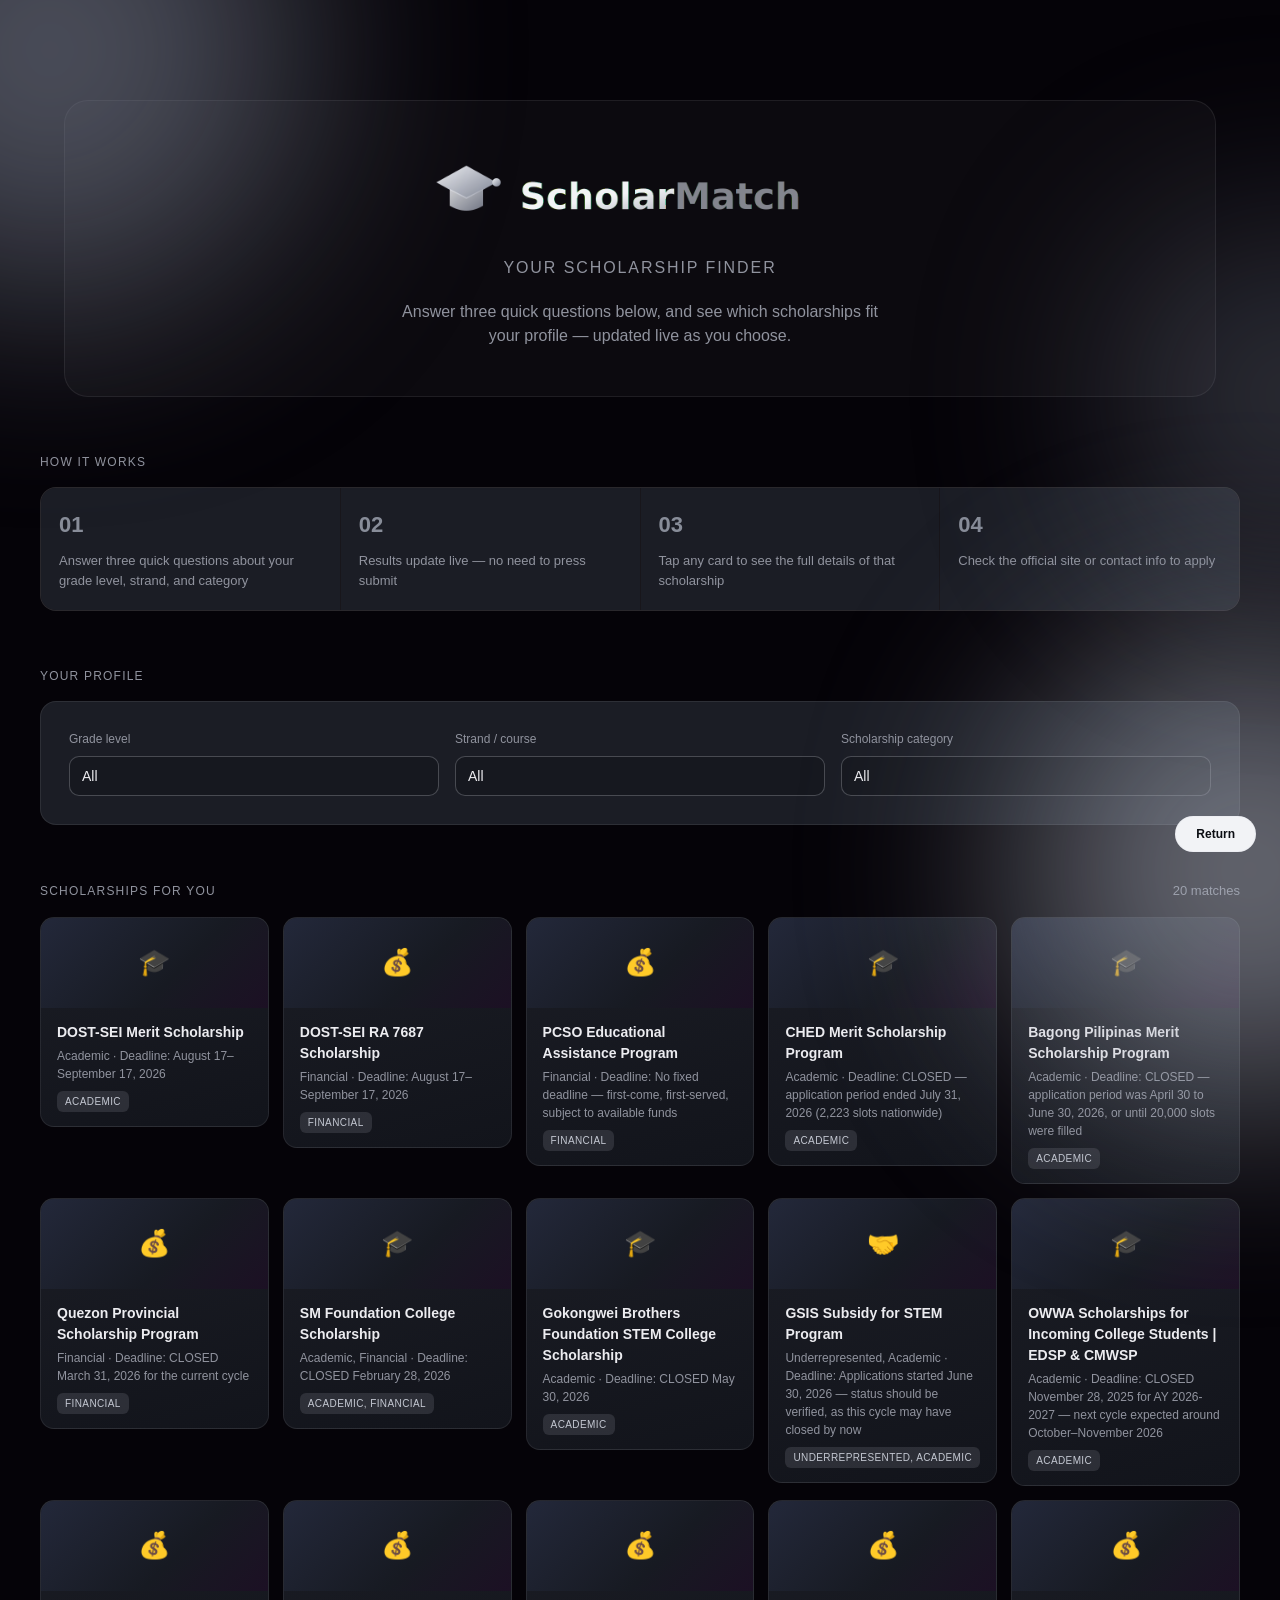
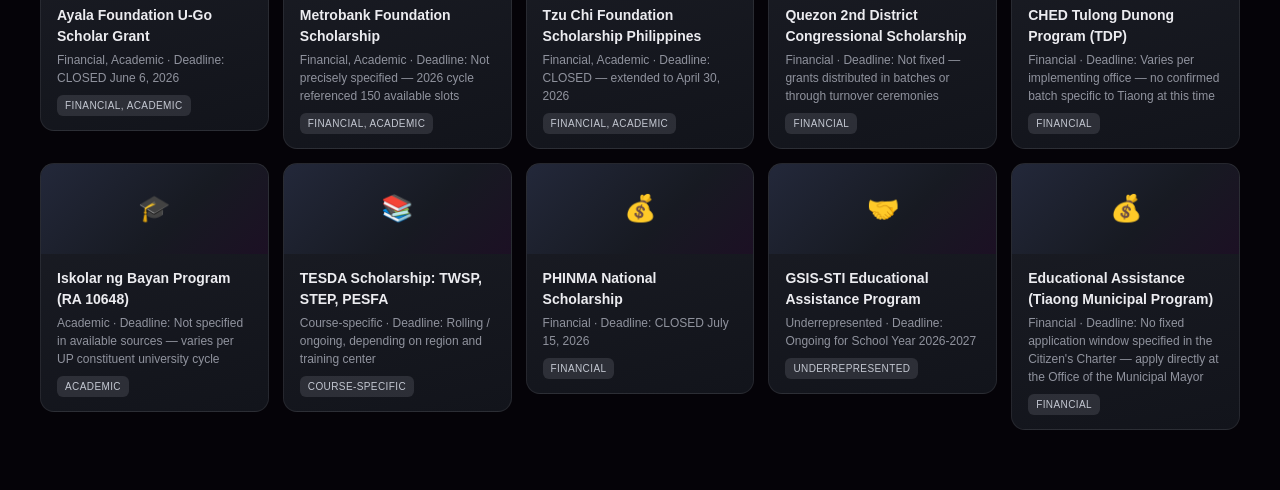
==== scholarship.html @ e4ecc6b8 "Add files via upload" ====
<!DOCTYPE html>
<html lang="en">
<head>
<meta charset="UTF-8">
<meta name="viewport" content="width=device-width, initial-scale=1.0">
<title>Scholarship Matching Platform — Tiaong, Quezon</title>
<link rel="stylesheet" href="stylesheet.css">
<link rel="icon" type="image/svg+xml" href="favicon.svg">
</head>
<body>

<div class="glow-orb glow-1"></div>
<div class="glow-orb glow-2"></div>
<div class="glow-orb glow-3"></div>

<section class="hero">
    <div class="hero-illustration"></div>
    <img src="logo_full.png" alt="ScholarMatch" style="margin-bottom:0px; height: 100px;">
    <p class="eyebrow" style="margin-bottom: 20px;">Your scholarship finder</p>
    <p>Answer three quick questions below, and see which scholarships fit your profile 
      — updated live as you choose.</p>
      </section>

       <p class="section-label">How it works</p>
  <div class="steps">
    <div class="step"><div class="step-num">01</div><p>Answer three quick questions about your grade level, strand, and category</p></div>
    <div class="step"><div class="step-num">02</div><p>Results update live — no need to press submit</p></div>
    <div class="step"><div class="step-num">03</div><p>	Tap any card to see the full details of that scholarship</p></div>
    <div class="step"><div class="step-num">04</div><p>Check the official site or contact info to apply</p></div>
  </div>

<div class="page-frame">
    <p class="section-label">Your profile</p>
  <div class="form-card">
    <div class="form-grid">
      <div class="field">
        <label for="gradeLevel">Grade level</label>
        <select id="gradeLevel">
          <option value="all">All</option>
          <option value="grade11">Grade 11</option>
          <option value="grade12">Grade 12</option>
          <option value="college">College</option>
        </select>
      </div>
      <div class="field">
        <label for="strand">Strand / course</label>
        <select id="strand">
          <option value="all">All</option>
          <option value="STEM">STEM</option>
          <option value="ABM">ABM</option>
          <option value="HUMSS">HUMSS</option>
          <option value="GAS">GAS</option>
          <option value="TVL">TVL</option>
          <option value="any">Any / open</option>
        </select>
      </div>
      <div class="field">
        <label for="category">Scholarship category</label>
        <select id="category">
          <option value="all">All</option>
          <option value="Academic">Academic / merit-based</option>
          <option value="Financial">Financial need-based</option>
          <option value="Athletic">Athletic / talent-based</option>
          <option value="Course-specific">Course-specific</option>
          <option value="Underrepresented">Underrepresented groups</option>
        </select>
      </div>
    </div>
  </div>

  <div class="results-header">
    <p class="section-label" style="margin-bottom:0">Scholarships for you</p>
    <span class="results-count" id="resultsCount"></span>
  </div>
  <div class="cards" id="cardsContainer"></div>


</div>

<div class="modal-backdrop" id="modalBackdrop">
  <div class="modal-box">
    <div class="modal-header">
      <div>
        <div class="modal-title" id="modalTitle"></div>
        <div class="modal-meta" id="modalMeta"></div>
      </div>
      <button class="modal-close" id="modalClose">&#10005;</button>
    </div>
    <div class="modal-body" id="modalBody"></div>
  </div>
</div>

<script src="scholarships.js"></script>
<script src="script.js"></script>
</body>
<div class="return-btn">
    <a href="home.html"><button class="active">Return</button></a>
  </div>
</html>
---- stylesheet.css ----
:root {
    --bg: #0d0e12;
    --bg-2: #16181f;
    --card: #1b1d25;
    --card-hover: #21232c;
    --border: rgba(255,255,255,0.08);
    --border-strong: rgba(220,224,232,0.25);
    --silver-1: #f2f3f6;
    --silver-2: #c4c8d2;
    --silver-3: #888d99;
    --text: #ececf0;
    --text-muted: #90939e;
    --accent: #c4c8d2;
    --accent-dim: rgba(196,200,210,0.14);
    --glow-1: #7a8091;
    --glow-2: #a8adba;
    background:
      radial-gradient(ellipse 500px 400px at 10% 0%, rgba(168,173,186,0.3), transparent 60%),
      radial-gradient(ellipse 500px 400px at 100% 30%, rgba(196,200,210,0.22), transparent 60%),
      radial-gradient(ellipse 400px 350px at 20% 100%, rgba(122,128,145,0.2), transparent 60%),
      linear-gradient(180deg, #191b22 0%, #0e0f14 100%);
  }

  * { box-sizing: border-box; margin: 0; padding: 0; }

  body {
    background: #050308;
    color: var(--text);
    font-family: -apple-system, "Segoe UI", Roboto, Arial, sans-serif;
    line-height: 1.5;
    overflow-x: hidden;
    min-height: 100vh;
    padding: 60px 40px;
  }

  .glow-orb {
    position: fixed;
    border-radius: 50%;
    filter: blur(110px);
    opacity: 0.6;
    pointer-events: none;
    z-index: 0;
  }
  .glow-1 { width: 500px; height: 500px; background: var(--glow-1); top: -200px; left: -200px; }
  .glow-2 { width: 460px; height: 460px; background: var(--glow-2); bottom: -200px; right: -200px; }
  .glow-3 { width: 340px; height: 340px; background: var(--glow-1); top: 25%; right: -180px; opacity: 0.4; }

  /**.page-frame {
    position: relative;
    z-index: 1;
    max-width: 1000px;
    margin: 0 auto;
    background:
      radial-gradient(ellipse 500px 400px at 10% 0%, rgba(168,173,186,0.3), transparent 60%),
      radial-gradient(ellipse 500px 400px at 100% 30%, rgba(196,200,210,0.22), transparent 60%),
      radial-gradient(ellipse 400px 350px at 20% 100%, rgba(122,128,145,0.2), transparent 60%),
      linear-gradient(180deg, #191b22 0%, #0e0f14 100%);
    border: 1px solid rgba(255,255,255,0.07);
    border-radius: 32px;
    overflow: hidden;
    box-shadow: 0 0 140px rgba(168,173,186,0.25), 0 0 90px rgba(196,200,210,0.15);
  }**/

  header {
    position: sticky;
    top: 0;
    z-index: 20;
    background: rgba(20,16,31,0.6);
    backdrop-filter: blur(12px);
    margin: 16px 16px 0;
    border: 1px solid rgba(255,255,255,0.08);
    border-radius: 999px;
    padding: 12px 20px;
    display: flex;
    justify-content: space-between;
    align-items: center;
  }

  .brand {
    font-size: 15px;
    font-weight: 600;
    letter-spacing: 0.02em;
    background: linear-gradient(135deg, var(--silver-1), var(--silver-3));
    -webkit-background-clip: text;
    background-clip: text;
    color: transparent;
  }

  .logo {
    object-fit: center;
  }

  /*.lang-toggle {
    display: flex;
    border: 1px solid var(--border-strong);
    border-radius: 20px;
    overflow: hidden;
    font-size: 12px;
  }*/
  .lang-toggle button {
    border-radius: 20px;
    font-size: 12px;
    object-position: center;
    overflow: hidden;
    background: none;
    border: none;
    color: var(--text-muted);
    padding: 10px 20px;
    cursor: pointer;
    font-family: inherit;
    margin-top: 24px;
  }
  .lang-toggle button.active {
    background: linear-gradient(135deg, var(--silver-1), var(--silver-3));
    color: #0b0d12;
    font-weight: 600;
  }
.lang-toggle button:hover {
    background: transparent;
    border: 1px solid var(--border-strong);
    color: var(--text);
    box-shadow: 0 2px 12px rgba(196,200,210,0.3);
    font-weight: 600;
  }

  .return-btn {
    text-align: right;
    margin-top: 24px;
    color: black;
    position: fixed;
    bottom: 24px; 
    right: 24px;
}
  .return-btn button {
    color: black;
    border-radius: 20px;
    font-size: 12px;
    object-position: center;
    text-align: center;
    margin: 24px auto;
    justify-content: center;
    overflow: hidden;
    background: none;
    border: none;
    padding: 10px 20px;
    cursor: pointer;
    font-family: inherit;
  }
  .return-btn button.active {
    background: var(--silver-1);
    color: #0b0d12;
    border: 1px solid var(--border-strong);
    font-weight: 600;
  }
  .return-btn button:hover {
    background: rgba(168,173,186,0.18);
    border-color: var(--silver-1);
    color: var(--silver-1);
    box-shadow: 0 0 24px rgba(196,200,210,0.5);
    font-weight: 600;
}

  /*main {
    position: relative;
    z-index: 1;
    max-width: 900px;
    margin: 0 auto;
    padding: 20px 24px 60px;
  }*/

  .hero, .intro {
    text-align: center;
    margin: 40px 24px 56px;
    padding: 48px 24px;
    border-radius: 24px;
    background: rgba(255,255,255,0.03);
    border: 1px solid rgba(255,255,255,0.08);
  }

  .cta {
    display: inline-block;
    margin-top: 24px;
    padding: 12px 28px;
    border-radius: 999px;
    background: linear-gradient(135deg, var(--glow-1), var(--glow-2));
    color: #fff;
    font-size: 14px;
    font-weight: 500;
    border: none;
    box-shadow: 0 4px 20px rgba(168,85,201,0.4);
  }

  .eyebrow {
    font-size: 23px;
    font-weight: 100px;
    letter-spacing: 0.12em;
    text-transform: uppercase;
    color: var(--silver-2);
    margin-bottom: 10px;
    margin-top: 40px;
    object-position: left;
  }

  h1 {
    font-size: clamp(32px, 5vw, 48px);
    font-weight: 600;
    line-height: 1.1;
    letter-spacing: -0.02em;
    background: linear-gradient(180deg, var(--silver-1) 0%, var(--silver-3) 100%);
    -webkit-background-clip: text;
    background-clip: text;
    color: transparent;
    margin-bottom: 16px;
  }

  .hero p {
    color: var(--text-muted);
    font-size: 16px;
    max-width: 480px;
    margin: 0 auto;
  }

  .stats {
    display: flex;
    justify-content: center;
    gap: 40px;
    margin-top: 36px;
    padding-top: 28px;
    border-top: 1px solid var(--border);
  }
  .stat-num {
    font-size: 24px;
    font-weight: 600;
    background: linear-gradient(135deg, var(--silver-1), var(--silver-3));
    -webkit-background-clip: text;
    background-clip: text;
    color: transparent;
  }
  .stat-label { font-size: 12px; color: var(--text-muted); margin-top: 2px; }

  .section-label {
    font-size: 12px;
    letter-spacing: 0.1em;
    text-transform: uppercase;
    color: var(--text-muted);
    margin-bottom: 16px;
  }

  .steps {
    display: grid;
    grid-template-columns: repeat(4, 1fr);
    gap: 1px;
    background: var(--border);
    border-radius: 16px;
    overflow: hidden;
    margin-bottom: 56px;
    border: 1px solid var(--border);
  }
  .step {
    background: var(--card);
    padding: 20px 18px;
  }
  .step-num {
    font-size: 22px;
    font-weight: 600;
    color: var(--silver-3);
    margin-bottom: 10px;
  }
  .step p { font-size: 13px; color: var(--text-muted); }

  .form-card {
    background: var(--card);
    border: 1px solid var(--border);
    border-radius: 16px;
    padding: 28px;
    margin-bottom: 56px;
  }

  .form-grid {
    display: grid;
    grid-template-columns: repeat(auto-fit, minmax(180px, 1fr));
    gap: 16px;
  }

  .field label {
    display: block;
    font-size: 12px;
    color: var(--text-muted);
    margin-bottom: 8px;
  }

  select {
    width: 100%;
    background: var(--bg-2);
    border: 1px solid var(--border-strong);
    color: var(--text);
    padding: 11px 12px;
    border-radius: 10px;
    font-size: 14px;
    font-family: inherit;
    appearance: none;
    cursor: pointer;
  }
  select:focus { outline: none; border-color: var(--accent); }

  .results-header {
    display: flex;
    justify-content: space-between;
    align-items: baseline;
    margin-bottom: 16px;
  }
  .results-count { font-size: 13px; color: var(--text-muted); }

  .cards {
    display: grid;
    grid-template-columns: repeat(auto-fill, minmax(220px, 1fr));
    gap: 14px;
    align-items: start;
  }

  .card {
    background: linear-gradient(165deg, var(--card) 0%, #12141b 100%);
    border: 1px solid var(--border);
    border-radius: 14px;
    overflow: hidden;
    cursor: pointer;
    transition: border-color 0.15s ease, transform 0.15s ease, box-shadow 0.15s ease;
    align-self: start;
  }
  .card:hover {
    border-color: var(--border-strong);
    transform: translateY(-2px);
    box-shadow: 0 8px 24px rgba(0,0,0,0.35);
  }

  .card-visual {
    height: 90px;
    background: linear-gradient(135deg, #23283a 0%, #171a22 60%, #1c1024 100%);
    display: flex;
    align-items: center;
    justify-content: center;
    font-size: 26px;
    color: var(--silver-2);
  }

  .card-body { padding: 14px 16px; }
  .card-name { font-size: 14px; font-weight: 600; margin-bottom: 4px; }
  .card-meta { font-size: 12px; color: var(--text-muted); }

  .card-badge {
    display: inline-block;
    font-size: 10px;
    letter-spacing: 0.04em;
    text-transform: uppercase;
    background: var(--accent-dim);
    color: var(--accent);
    padding: 3px 8px;
    border-radius: 6px;
    margin-top: 8px;
  }
  /*.card-detail {
    display: none;
    border-top: 1px solid var(--border);
    padding: 14px 16px;
    font-size: 13px;
  }
  .card-detail.open { display: block; }
  .detail-row {
    display: flex;
    justify-content: space-between;
    gap: 12px;
    padding: 6px 0;
    border-bottom: 1px solid var(--border);
  }
  .detail-row:last-child { border-bottom: none; }
  .detail-row span:first-child { color: var(--text-muted); flex-shrink: 0; }
  .detail-row span:last-child { text-align: right; }*/
  .modal-backdrop {
  display: none;
  position: fixed;
  inset: 0;
  background: rgba(5,3,8,0.65);
  backdrop-filter: blur(8px);
  z-index: 100;
  align-items: flex-start;
  justify-content: center;
  padding: 90px 20px;
}
.modal-backdrop.open { display: flex; }
.modal-box {
  background: #14161e;
  border: 1px solid var(--border-strong);
  border-radius: 18px;
  max-width: 900px;
  width: 100%;
  max-height: 75vh;
  overflow-y: auto;
}
.modal-header {
  display: flex;
  justify-content: space-between;
  padding: 22px 24px 16px;
  border-bottom: 1px solid var(--border);
}
.modal-title { font-size: 18px; font-weight: 600; }
.modal-meta { font-size: 13px; color: var(--text-muted); }
.modal-close {
  background: var(--bg-2);
  border: 1px solid var(--border-strong);
  color: var(--text-muted);
  width: 28px; height: 28px;
  border-radius: 8px;
  cursor: pointer;
}
.modal-body { padding: 16px 24px 24px; }
.modal-row {
  display: flex;
  justify-content: space-between;
  gap: 16px;
  padding: 12px 0;
  border-bottom: 1px solid var(--border);
  font-size: 13px;
}
.modal-row span:first-child {
  display: block;
  color: var(--text-muted);
  font-size: 11px;
  text-transform: uppercase;
  letter-spacing: 0.04em;
  margin-bottom: 4px;
}
.modal-row span:last-child {
  display: block;
  line-height: 1.5;
}
  .empty-state {
    text-align: center;
    padding: 40px 20px;
    color: var(--text-muted);
    font-size: 14px;
  }

  @media (max-width: 640px) {
    .steps { grid-template-columns: repeat(2, 1fr); }
  }

  .intro-title {
  font-size: 36px;
  font-weight: 600;
  text-align: center;
  margin-bottom: 20px;
  background: linear-gradient(180deg, var(--silver-1) 0%, var(--silver-3) 100%);
  -webkit-background-clip: text;
  background-clip: text;
  -webkit-text-fill-color: transparent;
  color: transparent;
}

.intro-body {
  font-size: 15px;
  line-height: 1.7;
  color: var(--text-muted);
  max-width: 1000px;
  margin: 0 auto;
  text-align: left;
}

.step-block {
  max-width: 1100px;
  margin: 40px auto 0;
  padding-top: 28px;
  border-top: 1px solid var(--border);
  text-align: left;
  margin-left: 50px;
}

.step-title {
  font-size: 13px;
  font-weight: 600;
  letter-spacing: 0.08em;
  text-transform: uppercase;
  color: var(--silver-2);
  margin-bottom: 10px;
}

.step-desc {
  font-size: 14px;
  line-height: 1.6;
  color: var(--text-muted);
}

.step-list {
  list-style: none;
  margin-top: 12px;
}

.step-list li {
  position: relative;
  padding-left: 20px;
  margin-bottom: 10px;
  font-size: 14px;
  color: var(--text-muted);
  line-height: 1.5;
}

.step-list li::before {
  content: "";
  position: absolute;
  left: 0;
  top: 8px;
  width: 6px;
  height: 6px;
  border-radius: 50%;
  background: var(--silver-2);
}

.step-list li strong {
  color: var(--text);
  font-weight: 600;
}

.step-table {
  width: 100%;
  border-collapse: collapse;
  margin-top: 16px;
  font-size: 13px;
}

.step-table th {
  text-align: left;
  padding: 10px 12px;
  color: var(--silver-2);
  font-size: 11px;
  letter-spacing: 0.06em;
  text-transform: uppercase;
  border-bottom: 1px solid var(--border-strong);
}

.step-table td {
  padding: 10px 12px;
  color: var(--text-muted);
  border-bottom: 1px solid var(--border);
}

.step-table tr:last-child td {
  border-bottom: none;
}
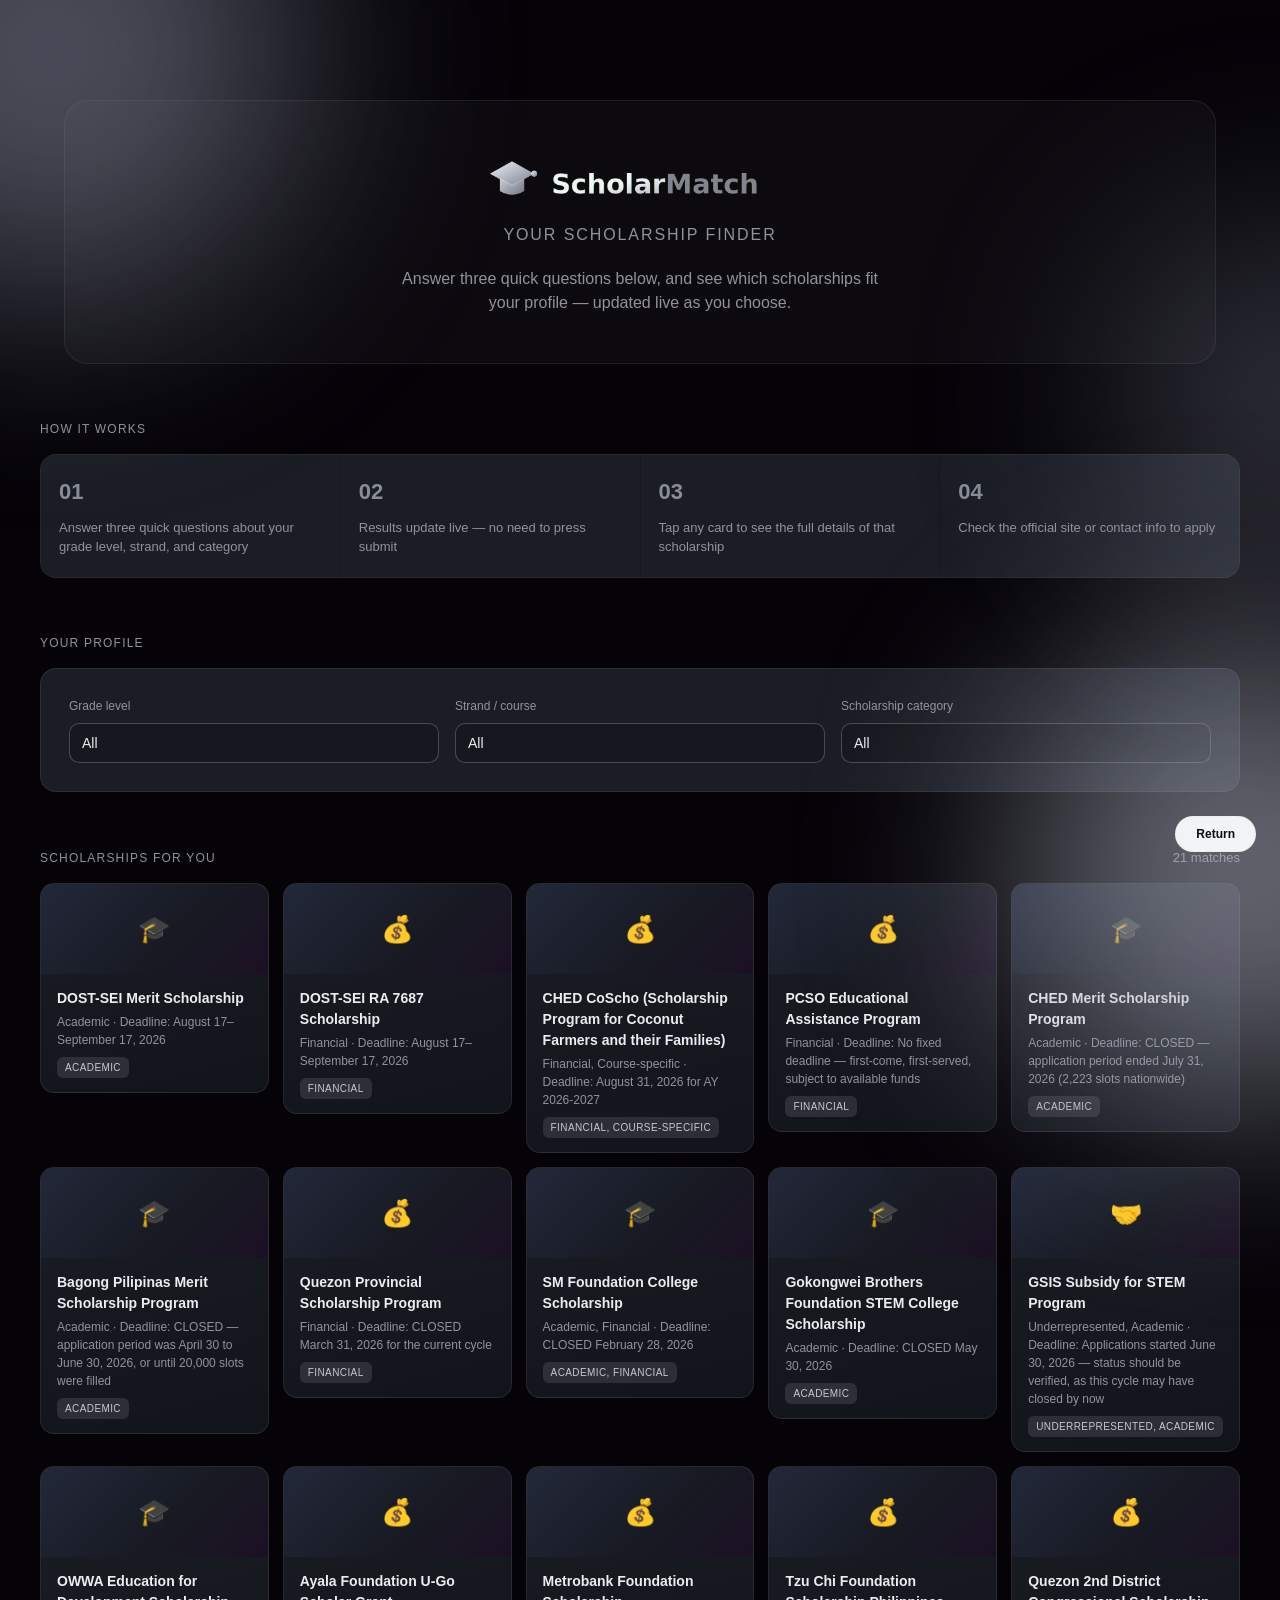
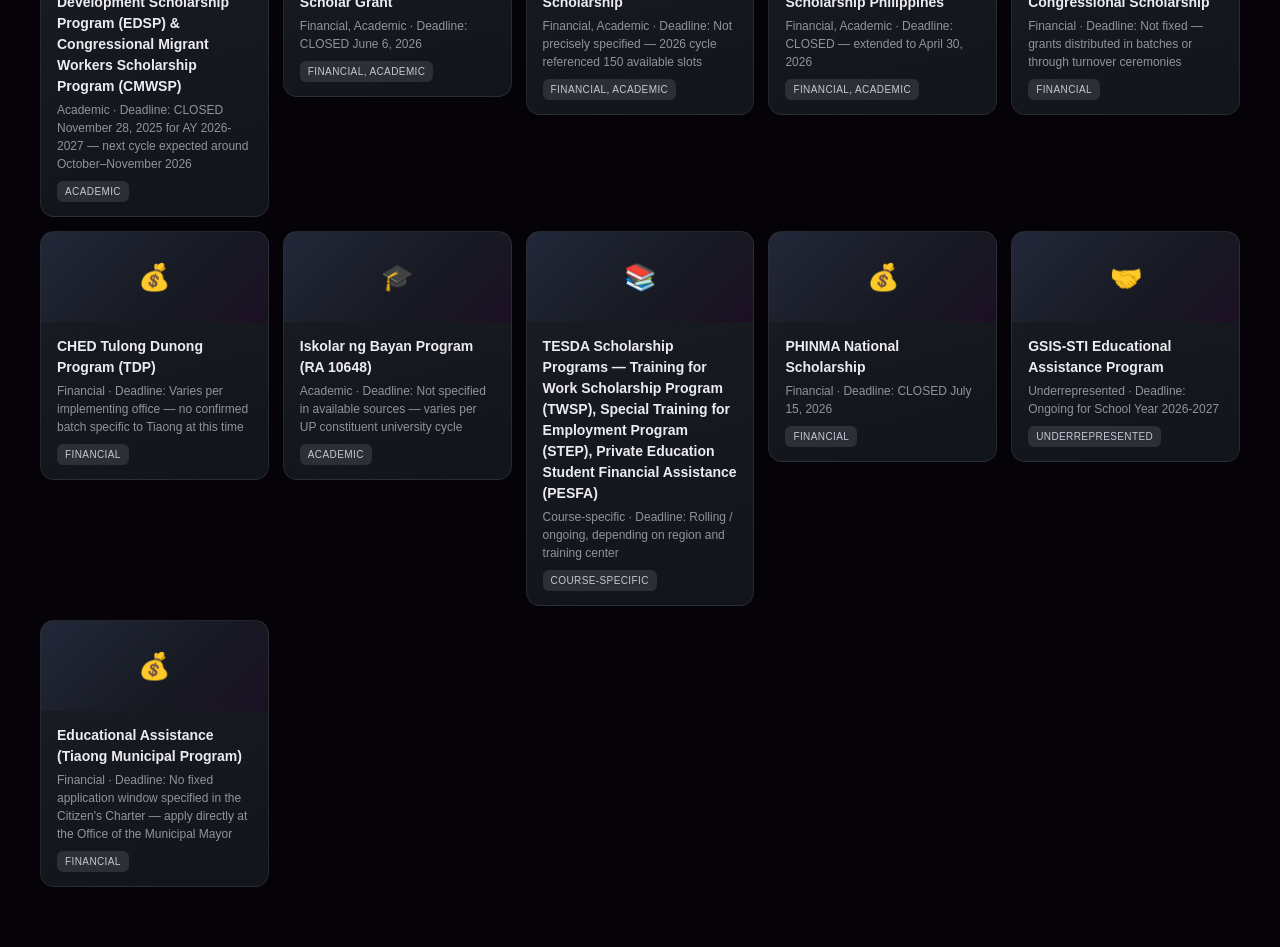
==== commit ea192fa8: "Add files via upload" ====
--- a/scholarship.html
+++ b/scholarship.html
@@ -15,8 +15,7 @@
 
 <section class="hero">
     <div class="hero-illustration"></div>
-    <img src="logo_full.png" alt="ScholarMatch" style="margin-bottom:0px; height: 100px;">
-    <p class="eyebrow" style="margin-bottom: 20px;">Your scholarship finder</p>
+    <img src="logo_full.png" alt="ScholarMatch" class="site-logo">    <p class="eyebrow" style="margin-bottom: 20px;">Your scholarship finder</p>
     <p>Answer three quick questions below, and see which scholarships fit your profile 
       — updated live as you choose.</p>
       </section>
@@ -94,6 +93,6 @@
 <script src="script.js"></script>
 </body>
 <div class="return-btn">
-    <a href="home.html"><button class="active">Return</button></a>
+    <a href="index.html"><button class="active">Return</button></a>
   </div>
 </html>
--- a/stylesheet.css
+++ b/stylesheet.css
@@ -86,8 +86,21 @@
     color: transparent;
   }
 
-  .logo {
+    .logo {
     object-fit: center;
+  }
+
+  .site-logo {
+    display: block;
+    margin: 0 auto 0px;
+    width: min(100%, 320px);
+    height: auto;
+  }
+
+  @media (max-width: 480px) {
+    body { padding: 40px 20px; }
+    .step-block { margin-left: 0; }
+    .step-table { display: block; overflow-x: auto; }
   }
 
   /*.lang-toggle {
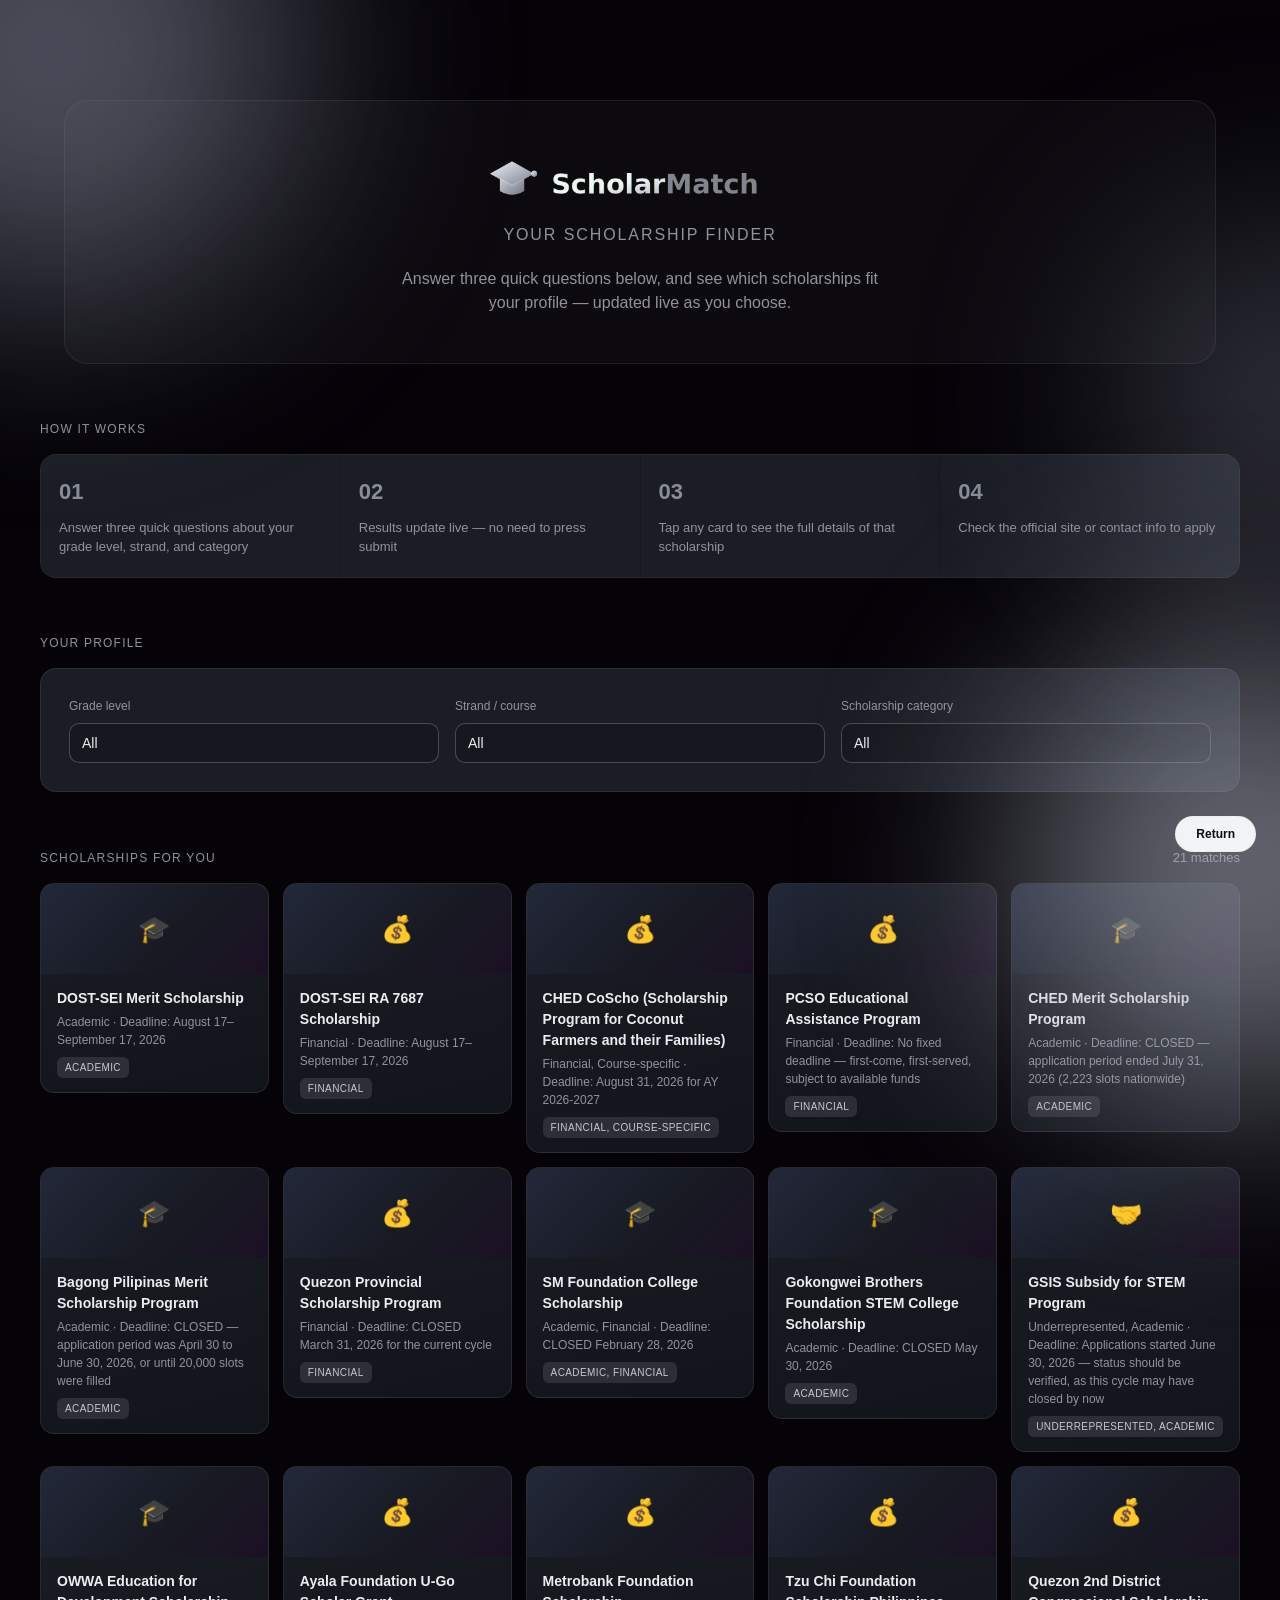
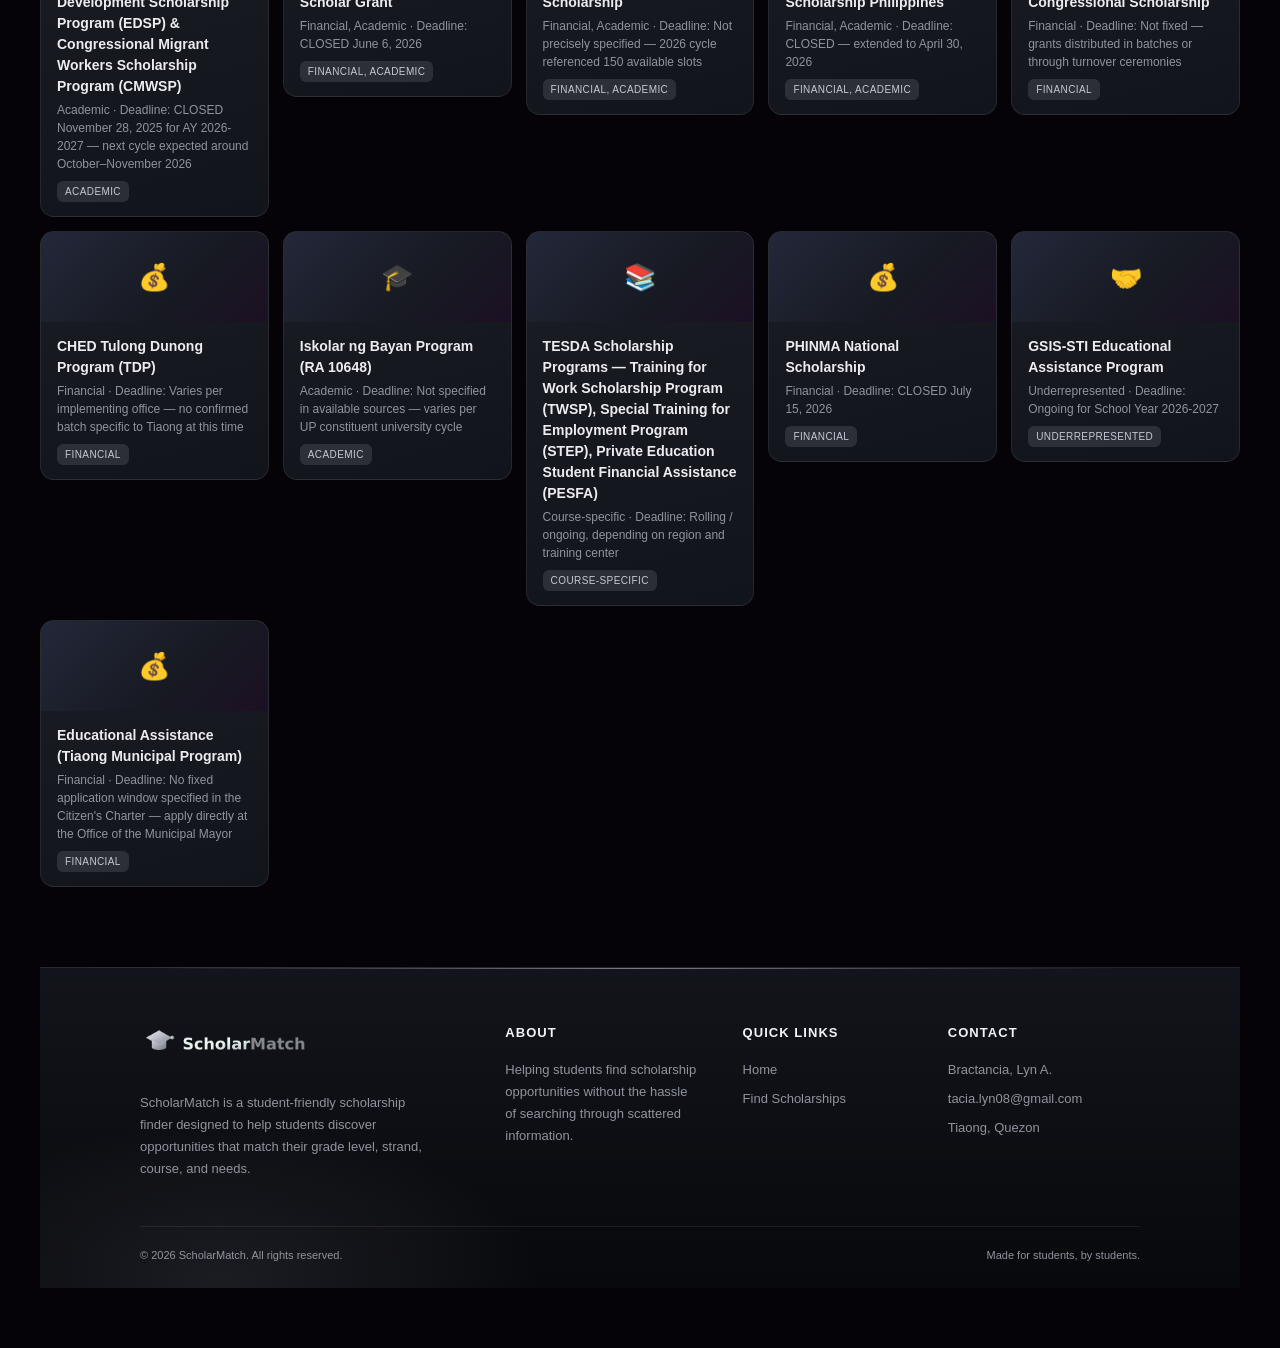
==== commit fd0ee662: "Add files via upload" ====
--- a/scholarship.html
+++ b/scholarship.html
@@ -95,4 +95,43 @@
 <div class="return-btn">
     <a href="index.html"><button class="active">Return</button></a>
   </div>
+
+  <footer class="site-footer">
+  <div class="footer-content">
+
+    <div class="footer-about">
+      <img src="logo_full.png" alt="ScholarMatch" class="footer-logo">
+
+      <p class="footer-description">
+        ScholarMatch is a student-friendly scholarship finder designed to
+        help students discover opportunities that match their grade level,
+        strand, course, and needs.
+      </p>
+    </div>
+
+    <div class="footer-section">
+      <h3>About</h3>
+      <p>Helping students find scholarship opportunities without the hassle of searching through scattered information.</p>
+    </div>
+
+    <div class="footer-section">
+      <h3>Quick Links</h3>
+      <a href="index.html">Home</a>
+      <a href="scholarship.html">Find Scholarships</a>
+    </div>
+
+    <div class="footer-section">
+      <h3>Contact</h3>
+      <p>Bractancia, Lyn A.</p>
+      <p>tacia.lyn08@gmail.com</p>
+      <p>Tiaong, Quezon</p>
+    </div>
+
+  </div>
+
+  <div class="footer-bottom">
+    <p>© 2026 ScholarMatch. All rights reserved.</p>
+    <p>Made for students, by students.</p>
+  </div>
+</footer>
 </html>
--- a/stylesheet.css
+++ b/stylesheet.css
@@ -143,6 +143,7 @@
     position: fixed;
     bottom: 24px; 
     right: 24px;
+    z-index: 100;
 }
   .return-btn button {
     color: black;
@@ -557,4 +558,141 @@
 
 .step-table tr:last-child td {
   border-bottom: none;
+}
+
+.site-footer {
+  position: relative;
+  margin-top: 80px;
+  padding: 55px 50px 25px;
+  background:
+    radial-gradient(
+      ellipse 500px 250px at 15% 100%,
+      rgba(168,173,186,0.12),
+      transparent 65%
+    ),
+    linear-gradient(
+      180deg,
+      rgba(22,24,31,0.85),
+      rgba(8,9,13,0.98)
+    );
+  border-top: 1px solid rgba(255,255,255,0.1);
+  overflow: hidden;
+}
+
+.site-footer::before {
+  content: "";
+  position: absolute;
+  top: 0;
+  left: 10%;
+  width: 80%;
+  height: 1px;
+  background: linear-gradient(
+    90deg,
+    transparent,
+    rgba(220,224,232,0.5),
+    transparent
+  );
+}
+
+.footer-content {
+  max-width: 1000px;
+  margin: 0 auto;
+  display: grid;
+  grid-template-columns: 2fr 1.2fr 1fr 1.2fr;
+  gap: 45px;
+}
+
+.footer-about {
+  max-width: 300px;
+}
+
+.footer-logo {
+  width: 190px;
+  height: auto;
+  margin-bottom: 18px;
+}
+
+.footer-description {
+  color: var(--text-muted);
+  font-size: 13px;
+  line-height: 1.7;
+}
+
+.footer-section h3 {
+  color: var(--silver-1);
+  font-size: 13px;
+  font-weight: 600;
+  letter-spacing: 0.08em;
+  text-transform: uppercase;
+  margin-bottom: 16px;
+}
+
+.footer-section p,
+.footer-section a {
+  display: block;
+  color: var(--text-muted);
+  font-size: 13px;
+  line-height: 1.7;
+  text-decoration: none;
+  margin-bottom: 7px;
+}
+
+.footer-section a {
+  transition: color 0.2s ease, transform 0.2s ease;
+}
+
+.footer-section a:hover {
+  color: var(--silver-1);
+  transform: translateX(3px);
+}
+
+.footer-bottom {
+  max-width: 1000px;
+  margin: 45px auto 0;
+  padding-top: 20px;
+  border-top: 1px solid var(--border);
+  display: flex;
+  justify-content: space-between;
+  gap: 20px;
+}
+
+.footer-bottom p {
+  color: var(--text-muted);
+  font-size: 11px;
+}
+
+
+@media (max-width: 700px) {
+  .site-footer {
+    padding: 45px 25px 25px;
+  }
+
+  .footer-content {
+    grid-template-columns: 1fr 1fr;
+    gap: 35px 25px;
+  }
+
+  .footer-about {
+    grid-column: 1 / -1;
+    max-width: 100%;
+  }
+
+  .footer-bottom {
+    flex-direction: column;
+    gap: 5px;
+  }
+}
+
+@media (max-width: 480px) {
+  .footer-content {
+    grid-template-columns: 1fr;
+  }
+
+  .footer-about {
+    grid-column: auto;
+  }
+
+  .footer-logo {
+    width: 170px;
+  }
 }
